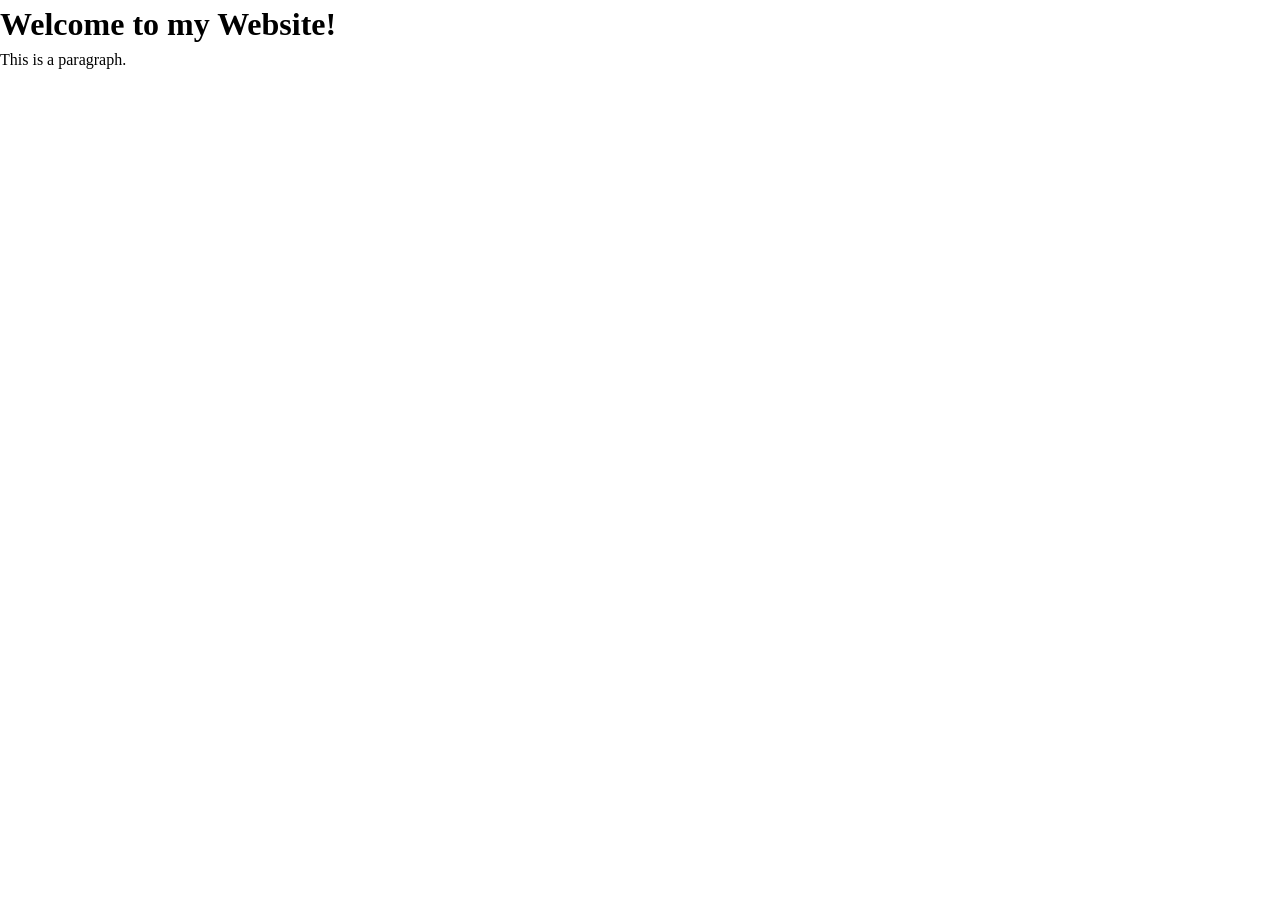
==== index.html @ 29089683 "Initial commit" ====
<!doctype html>
<html lang="en" dir="ltr">
  <head>
    <meta charset="UTF-8" />
    <link rel="icon" href="/favicon.png" />
    <meta name="viewport" content="width=device-width, initial-scale=1.0" />
    <title>My Website</title>
    <link href="/styles/reset.css" rel="stylesheet" />
    <link href="/styles/main.css" rel="stylesheet" />
  </head>
  <body>
    <header>
      <h1>Welcome to my Website!</h1>
    </header>
    <main>
      <p>This is a paragraph.</p>
    </main>

    <script type="module" src="/main.js"></script>
  </body>
</html>
---- styles/main.css ----
/* Your styles go here */
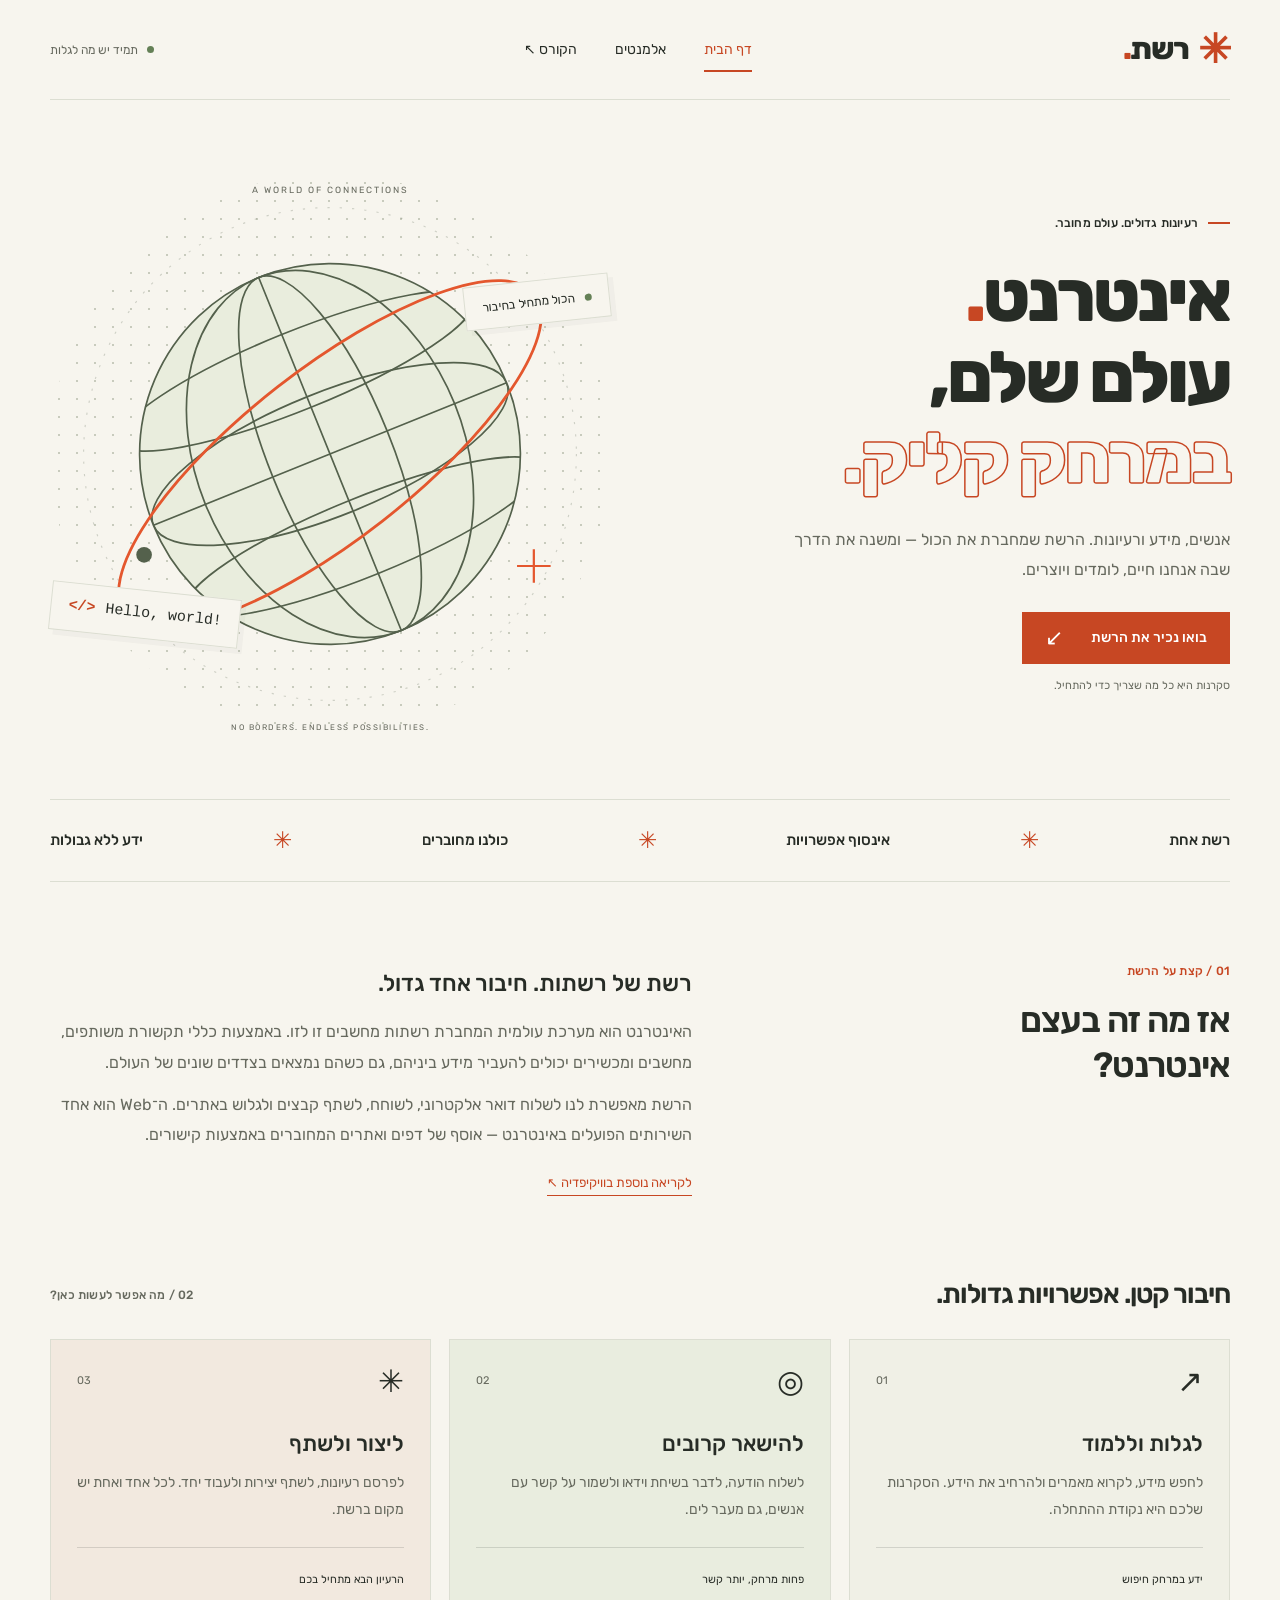
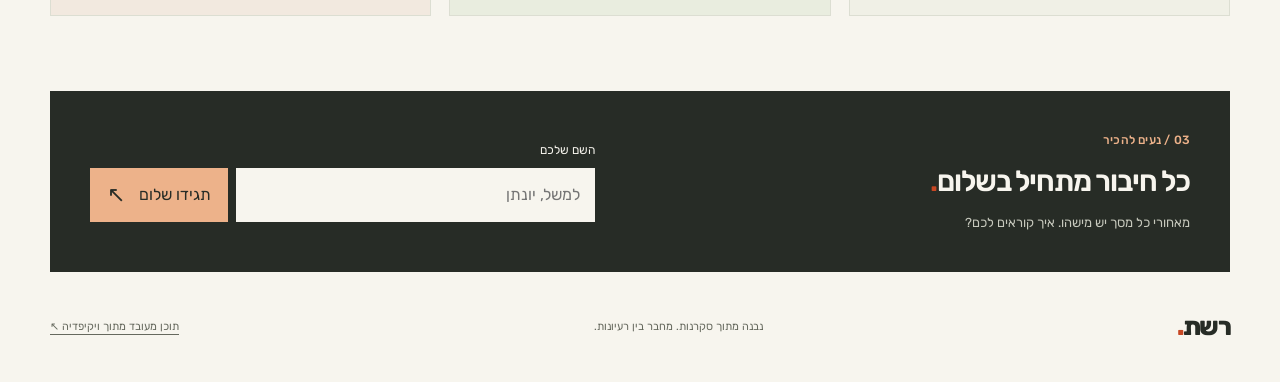
==== commit 3811b0e6: "Recover and complete Part 1 Internet website" ====
--- a/index.html
+++ b/index.html
@@ -1,21 +1,80 @@
 <!doctype html>
-<html lang="en" dir="ltr">
+<html lang="he" dir="rtl">
   <head>
     <meta charset="UTF-8" />
     <link rel="icon" href="/favicon.png" />
     <meta name="viewport" content="width=device-width, initial-scale=1.0" />
-    <title>My Website</title>
+    <meta name="description" content="היכרות עם האינטרנט: הרשת שמחברת בין אנשים, רעיונות ומידע ברחבי העולם." />
+    <title>אינטרנט — עולם של חיבורים</title>
+    <link rel="preconnect" href="https://fonts.googleapis.com" />
+    <link rel="preconnect" href="https://fonts.gstatic.com" crossorigin />
+    <link href="https://fonts.googleapis.com/css2?family=Rubik:wght@400;500;600;700;800&display=swap" rel="stylesheet" />
     <link href="/styles/reset.css" rel="stylesheet" />
     <link href="/styles/main.css" rel="stylesheet" />
   </head>
-  <body>
-    <header>
-      <h1>Welcome to my Website!</h1>
+  <body class="internet-page">
+    <a class="skip-link" href="#main-content">דילוג לתוכן</a>
+    <header class="site-header container">
+      <a class="brand" href="index.html" aria-label="רשת — דף הבית"><span class="brand-mark" aria-hidden="true">✳</span> רשת<span class="orange">.</span></a>
+      <button class="menu-toggle" type="button" aria-controls="main-navigation" aria-expanded="false" aria-label="פתיחת תפריט">
+        <img class="menu-icon" src="/icons/menu.svg" alt="" width="28" height="28" />
+        <img class="close-icon" src="/icons/close.svg" alt="" width="28" height="28" />
+      </button>
+      <nav id="main-navigation" class="main-navigation" aria-label="ניווט ראשי">
+        <a href="index.html" aria-current="page">דף הבית</a>
+        <a href="elements.html">אלמנטים</a>
+        <a href="https://github.com/product-jam-2027/course/">הקורס <span aria-hidden="true">↖</span></a>
+      </nav>
+      <span class="header-note"><span class="status-dot"></span> תמיד יש מה לגלות</span>
     </header>
-    <main>
-      <p>This is a paragraph.</p>
+    <main id="main-content" class="container">
+      <section class="hero" aria-labelledby="hero-title">
+        <div class="hero-copy">
+          <p class="eyebrow"><span></span> רעיונות גדולים. עולם מחובר.</p>
+          <h1 id="hero-title">אינטרנט<span class="orange">.</span><br />עולם שלם,<br /><span class="outline-text">במרחק קליק.</span></h1>
+          <p class="hero-description">אנשים, מידע ורעיונות. הרשת שמחברת את הכול — ומשנה את הדרך שבה אנחנו חיים, לומדים ויוצרים.</p>
+          <a class="button primary-button" href="#about">בואו נכיר את הרשת <span aria-hidden="true">↙</span></a>
+          <p class="hero-footnote">סקרנות היא כל מה שצריך כדי להתחיל.</p>
+        </div>
+        <div class="hero-art" role="img" aria-label="איור של כדור הארץ עם מסלולי חיבור סביבו">
+          <span class="art-label" lang="en" dir="ltr">A WORLD OF CONNECTIONS</span>
+          <svg class="globe" viewBox="0 0 500 500" fill="none" aria-hidden="true">
+            <defs><clipPath id="globe-clip"><circle cx="250" cy="250" r="170" /></clipPath></defs>
+            <circle cx="250" cy="250" r="220" stroke="currentColor" stroke-dasharray="2 9" opacity=".25" />
+            <g transform="rotate(-22 250 250)" stroke="currentColor" stroke-width="1.5">
+              <circle cx="250" cy="250" r="170" fill="#e9eddd" />
+              <ellipse cx="250" cy="250" rx="120" ry="170" /><ellipse cx="250" cy="250" rx="55" ry="170" />
+              <path d="M250 80V420M80 250H420" />
+              <g clip-path="url(#globe-clip)"><ellipse cx="250" cy="170" rx="170" ry="35" /><ellipse cx="250" cy="250" rx="170" ry="55" /><ellipse cx="250" cy="330" rx="170" ry="35" /></g>
+              <ellipse cx="250" cy="250" rx="232" ry="76" stroke="#e4572e" stroke-width="2.5" transform="rotate(-16 250 250)" />
+            </g>
+            <circle cx="403" cy="120" r="10" fill="#e4572e" /><circle cx="84" cy="340" r="7" fill="currentColor" />
+            <path d="M432 335V365M417 350H447" stroke="#e4572e" stroke-width="2" />
+          </svg>
+          <span class="floating-label label-top"><span class="status-dot"></span> הכול מתחיל בחיבור</span>
+          <span class="floating-label label-bottom" dir="ltr"><span class="code-symbol">&lt;/&gt;</span> Hello, world!</span>
+          <span class="art-coordinate" lang="en" dir="ltr">NO BORDERS. ENDLESS POSSIBILITIES.</span>
+        </div>
+      </section>
+      <div class="topic-strip" aria-label="נושאי העמוד"><span>רשת אחת</span><span aria-hidden="true">✳</span><span>אינסוף אפשרויות</span><span aria-hidden="true">✳</span><span>כולנו מחוברים</span><span aria-hidden="true">✳</span><span>ידע ללא גבולות</span></div>
+      <section id="about" class="about-section" aria-labelledby="about-title">
+        <div class="section-heading"><p class="eyebrow">01 / קצת על הרשת</p><h2 id="about-title">אז מה זה בעצם<br />אינטרנט?</h2></div>
+        <div class="about-copy"><p class="lead">רשת של רשתות. חיבור אחד גדול.</p><p>האינטרנט הוא מערכת עולמית המחברת רשתות מחשבים זו לזו. באמצעות כללי תקשורת משותפים, מחשבים ומכשירים יכולים להעביר מידע ביניהם, גם כשהם נמצאים בצדדים שונים של העולם.</p><p>הרשת מאפשרת לנו לשלוח דואר אלקטרוני, לשוחח, לשתף קבצים ולגלוש באתרים. ה־Web הוא אחד השירותים הפועלים באינטרנט — אוסף של דפים ואתרים המחוברים באמצעות קישורים.</p><a class="text-link" href="https://he.wikipedia.org/wiki/אינטרנט">לקריאה נוספת בוויקיפדיה <span aria-hidden="true">↖</span></a></div>
+      </section>
+      <section class="possibilities" aria-labelledby="possibilities-title">
+        <div class="section-top"><h2 id="possibilities-title">חיבור קטן. אפשרויות גדולות.</h2><span class="eyebrow">02 / מה אפשר לעשות כאן?</span></div>
+        <div class="cards">
+          <article class="info-card"><div class="card-top"><span class="card-icon" aria-hidden="true">↗</span><span class="card-number">01</span></div><h3>לגלות וללמוד</h3><p>לחפש מידע, לקרוא מאמרים ולהרחיב את הידע. הסקרנות שלכם היא נקודת ההתחלה.</p><span class="card-tag">ידע במרחק חיפוש</span></article>
+          <article class="info-card"><div class="card-top"><span class="card-icon" aria-hidden="true">◎</span><span class="card-number">02</span></div><h3>להישאר קרובים</h3><p>לשלוח הודעה, לדבר בשיחת וידאו ולשמור על קשר עם אנשים, גם מעבר לים.</p><span class="card-tag">פחות מרחק, יותר קשר</span></article>
+          <article class="info-card"><div class="card-top"><span class="card-icon" aria-hidden="true">✳</span><span class="card-number">03</span></div><h3>ליצור ולשתף</h3><p>לפרסם רעיונות, לשתף יצירות ולעבוד יחד. לכל אחד ואחת יש מקום ברשת.</p><span class="card-tag">הרעיון הבא מתחיל בכם</span></article>
+        </div>
+      </section>
+      <section class="greeting-section" aria-labelledby="greeting-title">
+        <div><p class="eyebrow">03 / נעים להכיר</p><h2 id="greeting-title">כל חיבור מתחיל בשלום<span class="orange">.</span></h2><p>מאחורי כל מסך יש מישהו. איך קוראים לכם?</p></div>
+        <form id="greeting-form"><label for="visitor-name">השם שלכם</label><div class="input-row"><input id="visitor-name" name="name" type="text" autocomplete="given-name" placeholder="למשל, יונתן" maxlength="80" required /><button class="button" type="submit">תגידו שלום <span aria-hidden="true">↖</span></button></div></form>
+      </section>
     </main>
-
+    <footer class="site-footer container"><a class="brand" href="index.html">רשת<span class="orange">.</span></a><p>נבנה מתוך סקרנות. מחבר בין רעיונות.</p><a href="https://he.wikipedia.org/wiki/אינטרנט">תוכן מעובד מתוך ויקיפדיה ↖</a></footer>
     <script type="module" src="/main.js"></script>
   </body>
 </html>
--- a/styles/main.css
+++ b/styles/main.css
@@ -1 +1,141 @@
-/* Your styles go here */
+/* Scope styles to the home page to preserve the elements example. */
+.internet-page {
+  --paper: #f7f5ee;
+  --ink: #272c26;
+  --muted: #66695e;
+  --orange: #c74723;
+  --line: #dcded2;
+  background: var(--paper);
+  color: var(--ink);
+  font-family: "Rubik", sans-serif;
+  font-size: 16px;
+}
+.internet-page a { color: inherit; text-decoration: none; }
+.internet-page button, .internet-page input { font: inherit; }
+.internet-page a:focus-visible, .internet-page button:focus-visible, .internet-page input:focus-visible { outline: 3px solid var(--orange); outline-offset: 5px; }
+.container { width: min(1180px, calc(100% - 80px)); margin-inline: auto; }
+.skip-link { position: fixed; top: -100px; right: 20px; padding: 12px 20px; background: white; z-index: 20; }
+.skip-link:focus { top: 12px; }
+.site-header { min-height: 100px; display: flex; align-items: center; justify-content: space-between; border-bottom: 1px solid var(--line); position: relative; z-index: 5; }
+.brand { display: inline-flex; align-items: center; font-size: 30px; font-weight: 800; letter-spacing: -1.5px; }
+.brand-mark { color: var(--orange); font-size: 40px; margin-inline-end: 9px; line-height: 1; }
+.orange { color: var(--orange); }
+.main-navigation { display: flex; gap: 38px; align-items: center; font-size: 14px; }
+.main-navigation a { padding-block: 10px; transition: color .2s; }
+.main-navigation a:hover, .main-navigation a[aria-current] { color: var(--orange); }
+.main-navigation a[aria-current] { box-shadow: 0 2px var(--orange); }
+.header-note { display: flex; gap: 9px; align-items: center; color: var(--muted); font-size: 12px; }
+.status-dot { display: inline-block; width: 7px; height: 7px; background: #648056; border-radius: 50%; flex-shrink: 0; }
+.menu-toggle { display: none; }
+.hero { display: grid; grid-template-columns: 1.05fr 1fr; gap: 32px; align-items: center; padding-block: 74px 65px; }
+.eyebrow { font-size: 12px; font-weight: 500; letter-spacing: .2px; }
+.hero .eyebrow { display: flex; align-items: center; gap: 10px; margin-bottom: 24px; }
+.hero .eyebrow span { width: 22px; height: 2px; background: var(--orange); }
+.hero h1 { font-size: clamp(52px, 5.6vw, 78px); line-height: 1.13; letter-spacing: -3px; font-weight: 800; }
+.outline-text { color: var(--orange); }
+@supports (-webkit-text-stroke: 1px black) { .outline-text { color: transparent; -webkit-text-stroke: 1.5px var(--orange); } }
+.hero-description { color: var(--muted); line-height: 1.9; margin-block: 26px; font-size: 16px; max-width: 440px; }
+.button { display: inline-flex; justify-content: center; align-items: center; gap: 28px; border: 0; padding: 15px 23px; cursor: pointer; font-weight: 500; font-size: 14px; transition: background .2s, transform .2s; }
+.internet-page .primary-button { color: white; background: var(--orange); }
+.primary-button:hover { background: #a7391b; transform: translateY(-2px); }
+.button span { font-size: 22px; line-height: 1; }
+.hero-footnote { margin-top: 14px; font-size: 11px; color: var(--muted); }
+.hero-art { position: relative; min-width: 0; aspect-ratio: 1; display: grid; place-items: center; background-image: radial-gradient(#c8cbbd 1px, transparent 1px); background-size: 18px 18px; border-radius: 50%; }
+.globe { width: 100%; color: #54614c; }
+.art-label, .art-coordinate { position: absolute; font-size: 9px; letter-spacing: 2px; color: var(--muted); }
+.art-label { top: 10px; }
+.art-coordinate { bottom: 0; font-size: 8px; letter-spacing: 1.5px; }
+.floating-label { position: absolute; display: flex; align-items: center; gap: 10px; background: var(--paper); border: 1px solid var(--line); padding: 12px 17px; font-size: 12px; box-shadow: 5px 5px 0 #272c2608; transform: rotate(-6deg); }
+.label-top { top: 19%; right: 0; }
+.label-bottom { bottom: 17%; left: 0; transform: rotate(6deg); font-family: monospace; font-size: 15px; }
+.code-symbol { color: var(--orange); font-weight: bold; }
+.topic-strip { border-block: 1px solid var(--line); display: flex; justify-content: space-between; gap: 15px; align-items: center; padding-block: 23px; font-size: 15px; font-weight: 500; }
+.topic-strip span:nth-child(even) { color: var(--orange); font-size: 23px; }
+.about-section { display: grid; grid-template-columns: 1fr 1.4fr; gap: 80px; padding-block: 80px; scroll-margin-top: 30px; }
+.section-heading .eyebrow { color: var(--orange); margin-bottom: 18px; }
+.internet-page h2 { font-weight: 600; font-size: 35px; line-height: 1.3; letter-spacing: -1px; }
+.about-copy { color: var(--muted); line-height: 1.9; }
+.about-copy .lead { font-size: 23px; color: var(--ink); font-weight: 500; margin-bottom: 12px; }
+.about-copy p + p { margin-top: 12px; }
+.internet-page .text-link { display: inline-block; color: var(--orange); font-size: 13px; margin-top: 20px; border-bottom: 1px solid var(--orange); }
+.possibilities { padding-block: 0 75px; }
+.section-top { display: flex; align-items: center; justify-content: space-between; gap: 20px; margin-bottom: 27px; }
+.section-top h2 { font-size: 27px; }
+.section-top .eyebrow { color: var(--muted); }
+.cards { display: grid; grid-template-columns: repeat(3, 1fr); gap: 18px; }
+.info-card { border: 1px solid var(--line); padding: 26px; background: #f0f0e6; }
+.info-card:nth-child(2) { background: #e9eddf; }
+.info-card:nth-child(3) { background: #f2e9df; }
+.card-top { display: flex; align-items: center; justify-content: space-between; margin-bottom: 30px; }
+.card-icon { font-size: 31px; line-height: 1; }
+.card-number { font-size: 11px; color: var(--muted); }
+.info-card h3 { font-size: 22px; font-weight: 500; margin-bottom: 10px; }
+.info-card p { color: var(--muted); font-size: 14px; line-height: 1.9; }
+.card-tag { display: block; font-size: 11px; padding-top: 24px; margin-top: 24px; border-top: 1px solid #272c2626; }
+.greeting-section { background: var(--ink); color: var(--paper); padding: 40px; display: grid; grid-template-columns: 1.1fr 1fr; gap: 40px; align-items: center; }
+.greeting-section .eyebrow { color: #edb28a; margin-bottom: 14px; }
+.greeting-section h2 { font-size: 29px; }
+.greeting-section p:last-child { color: #c7c9bd; font-size: 13px; margin-top: 12px; }
+#greeting-form { min-width: 0; }
+#greeting-form label { display: block; font-size: 12px; margin-bottom: 9px; }
+.input-row { display: flex; gap: 8px; }
+.input-row input { width: 100%; min-width: 0; background: #f7f5ee; border: 1px solid transparent; border-radius: 0; padding: 14px; color: var(--ink); font-size: 16px; }
+.input-row .button { background: #edb28a; color: var(--ink); white-space: nowrap; gap: 14px; padding-inline: 17px; }
+.input-row .button:hover { background: #f5c6a6; }
+.site-footer { padding-block: 36px; display: flex; align-items: center; justify-content: space-between; gap: 20px; }
+.site-footer .brand { font-size: 25px; }
+.site-footer p, .site-footer > a:last-child { color: var(--muted); font-size: 11px; }
+.site-footer > a:last-child { text-decoration: underline; text-underline-offset: 4px; }
+
+@media (max-width: 1000px) {
+  .container { width: calc(100% - 48px); }
+  .hero { gap: 16px; padding-block: 55px; }
+  .hero h1 { font-size: 60px; }
+  .header-note { display: none; }
+  .hero-description { font-size: 14px; }
+  .about-section { gap: 40px; }
+  .greeting-section { grid-template-columns: 1fr; gap: 25px; }
+  .info-card { padding: 22px; }
+}
+@media (max-width: 700px) {
+  .container { width: calc(100% - 40px); }
+  .site-header { min-height: 78px; }
+  .brand { font-size: 27px; }
+  .brand-mark { font-size: 34px; }
+  .menu-toggle { display: grid; place-items: center; width: 44px; height: 44px; border: 1px solid var(--line); background: transparent; cursor: pointer; }
+  .close-icon, .menu-open .menu-icon { display: none; }
+  .menu-open .close-icon { display: block; }
+  .main-navigation { position: absolute; top: 100%; inset-inline: -20px; display: flex; flex-direction: column; align-items: stretch; gap: 0; background: var(--paper); padding: 14px 20px 24px; border-bottom: 1px solid var(--line); box-shadow: 0 18px 25px #272c2610; opacity: 0; visibility: hidden; transform: translateY(-8px); transition: opacity .22s, transform .22s, visibility .22s; }
+  .menu-open .main-navigation { opacity: 1; visibility: visible; transform: translateY(0); }
+  .main-navigation a { padding: 16px 12px; font-size: 18px; }
+  .main-navigation a[aria-current] { box-shadow: none; background: #eeece2; }
+  .hero { grid-template-columns: 1fr; gap: 38px; padding-block: 43px 36px; }
+  .hero h1 { font-size: clamp(46px, 10vw, 66px); letter-spacing: -2px; }
+  .hero .eyebrow { font-size: 11px; margin-bottom: 22px; }
+  .hero-description { font-size: 15px; margin-block: 22px; }
+  .hero-art { width: min(100%, 420px); justify-self: center; }
+  .art-label { font-size: 8px; }
+  .floating-label { font-size: 11px; padding: 10px 12px; }
+  .label-bottom { font-size: 13px; }
+  .topic-strip { flex-wrap: wrap; justify-content: center; gap: 10px 18px; font-size: 12px; padding-block: 17px; }
+  .topic-strip span:last-child, .topic-strip span:nth-last-child(2) { display: none; }
+  .about-section { grid-template-columns: 1fr; gap: 25px; padding-block: 46px; }
+  .internet-page h2 { font-size: 30px; }
+  .section-heading h2 br { display: none; }
+  .about-copy { font-size: 15px; }
+  .about-copy .lead { font-size: 21px; }
+  .section-top { flex-direction: column-reverse; align-items: flex-start; gap: 12px; }
+  .section-top h2 { font-size: 25px; }
+  .cards { grid-template-columns: 1fr; gap: 14px; }
+  .card-top { margin-bottom: 20px; }
+  .possibilities { padding-bottom: 42px; }
+  .greeting-section { padding: 28px 22px; gap: 24px; }
+  .greeting-section h2 { font-size: 27px; }
+  .input-row { flex-direction: column; gap: 10px; }
+  .input-row .button { justify-content: space-between; }
+  .site-footer { flex-wrap: wrap; justify-content: flex-start; padding-block: 28px; gap: 12px 20px; }
+  .site-footer > a:last-child { flex-basis: 100%; }
+}
+@media (prefers-reduced-motion: reduce) {
+  .internet-page *, .internet-page *::before, .internet-page *::after { transition: none !important; }
+}
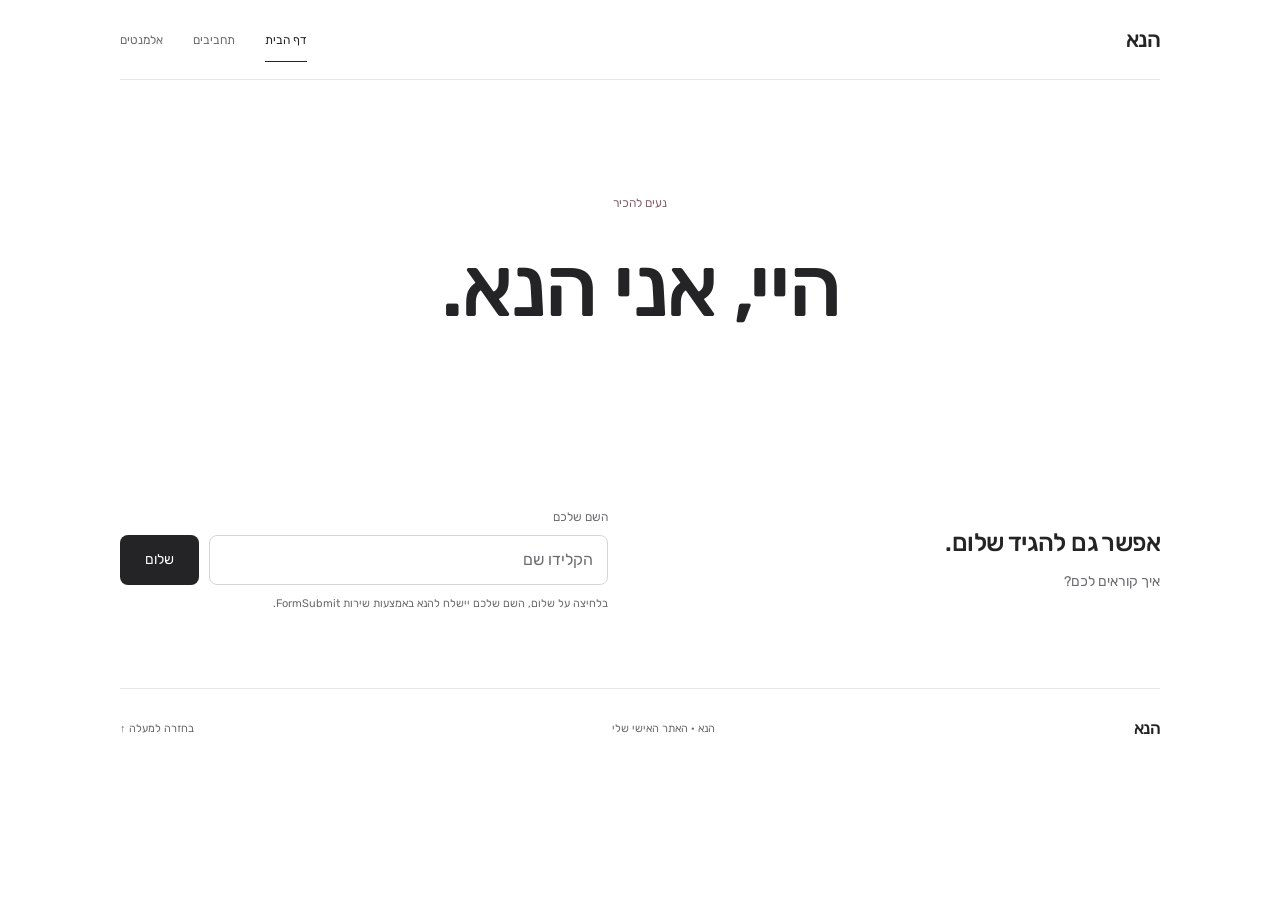
==== commit f32a3b70: "Complete personal website" ====
--- a/index.html
+++ b/index.html
@@ -2,79 +2,63 @@
 <html lang="he" dir="rtl">
   <head>
     <meta charset="UTF-8" />
+    <meta name="viewport" content="width=device-width, initial-scale=1.0" />
+    <meta name="description" content="האתר האישי של הנא — קצת עליי, על הלימודים שלי ועל התחביבים שלי." />
+    <title>הנא — דף הבית</title>
     <link rel="icon" href="/favicon.png" />
-    <meta name="viewport" content="width=device-width, initial-scale=1.0" />
-    <meta name="description" content="היכרות עם האינטרנט: הרשת שמחברת בין אנשים, רעיונות ומידע ברחבי העולם." />
-    <title>אינטרנט — עולם של חיבורים</title>
     <link rel="preconnect" href="https://fonts.googleapis.com" />
     <link rel="preconnect" href="https://fonts.gstatic.com" crossorigin />
-    <link href="https://fonts.googleapis.com/css2?family=Rubik:wght@400;500;600;700;800&display=swap" rel="stylesheet" />
+    <link href="https://fonts.googleapis.com/css2?family=Rubik:wght@400;500;600&display=swap" rel="stylesheet" />
     <link href="/styles/reset.css" rel="stylesheet" />
     <link href="/styles/main.css" rel="stylesheet" />
   </head>
-  <body class="internet-page">
-    <a class="skip-link" href="#main-content">דילוג לתוכן</a>
+  <body id="top">
+    <a class="skip-link" href="#main-content">
+      דילוג לתוכן
+    </a>
     <header class="site-header container">
-      <a class="brand" href="index.html" aria-label="רשת — דף הבית"><span class="brand-mark" aria-hidden="true">✳</span> רשת<span class="orange">.</span></a>
+      <a class="brand" href="index.html" aria-label="הנא — דף הבית">הנא</a>
       <button class="menu-toggle" type="button" aria-controls="main-navigation" aria-expanded="false" aria-label="פתיחת תפריט">
         <img class="menu-icon" src="/icons/menu.svg" alt="" width="28" height="28" />
         <img class="close-icon" src="/icons/close.svg" alt="" width="28" height="28" />
       </button>
       <nav id="main-navigation" class="main-navigation" aria-label="ניווט ראשי">
         <a href="index.html" aria-current="page">דף הבית</a>
+        <a href="hobbies.html">תחביבים</a>
         <a href="elements.html">אלמנטים</a>
-        <a href="https://github.com/product-jam-2027/course/">הקורס <span aria-hidden="true">↖</span></a>
       </nav>
-      <span class="header-note"><span class="status-dot"></span> תמיד יש מה לגלות</span>
     </header>
     <main id="main-content" class="container">
-      <section class="hero" aria-labelledby="hero-title">
-        <div class="hero-copy">
-          <p class="eyebrow"><span></span> רעיונות גדולים. עולם מחובר.</p>
-          <h1 id="hero-title">אינטרנט<span class="orange">.</span><br />עולם שלם,<br /><span class="outline-text">במרחק קליק.</span></h1>
-          <p class="hero-description">אנשים, מידע ורעיונות. הרשת שמחברת את הכול — ומשנה את הדרך שבה אנחנו חיים, לומדים ויוצרים.</p>
-          <a class="button primary-button" href="#about">בואו נכיר את הרשת <span aria-hidden="true">↙</span></a>
-          <p class="hero-footnote">סקרנות היא כל מה שצריך כדי להתחיל.</p>
+      <section class="hero" aria-labelledby="home-title">
+        <p class="eyebrow">נעים להכיר</p>
+        <h1 id="home-title">היי, אני הנא.</h1>
+      </section>
+
+      <section class="greeting-section" aria-labelledby="greeting-title">
+        <div>
+          <h2 id="greeting-title">אפשר גם להגיד שלום.</h2>
+          <p>איך קוראים לכם?</p>
         </div>
-        <div class="hero-art" role="img" aria-label="איור של כדור הארץ עם מסלולי חיבור סביבו">
-          <span class="art-label" lang="en" dir="ltr">A WORLD OF CONNECTIONS</span>
-          <svg class="globe" viewBox="0 0 500 500" fill="none" aria-hidden="true">
-            <defs><clipPath id="globe-clip"><circle cx="250" cy="250" r="170" /></clipPath></defs>
-            <circle cx="250" cy="250" r="220" stroke="currentColor" stroke-dasharray="2 9" opacity=".25" />
-            <g transform="rotate(-22 250 250)" stroke="currentColor" stroke-width="1.5">
-              <circle cx="250" cy="250" r="170" fill="#e9eddd" />
-              <ellipse cx="250" cy="250" rx="120" ry="170" /><ellipse cx="250" cy="250" rx="55" ry="170" />
-              <path d="M250 80V420M80 250H420" />
-              <g clip-path="url(#globe-clip)"><ellipse cx="250" cy="170" rx="170" ry="35" /><ellipse cx="250" cy="250" rx="170" ry="55" /><ellipse cx="250" cy="330" rx="170" ry="35" /></g>
-              <ellipse cx="250" cy="250" rx="232" ry="76" stroke="#e4572e" stroke-width="2.5" transform="rotate(-16 250 250)" />
-            </g>
-            <circle cx="403" cy="120" r="10" fill="#e4572e" /><circle cx="84" cy="340" r="7" fill="currentColor" />
-            <path d="M432 335V365M417 350H447" stroke="#e4572e" stroke-width="2" />
-          </svg>
-          <span class="floating-label label-top"><span class="status-dot"></span> הכול מתחיל בחיבור</span>
-          <span class="floating-label label-bottom" dir="ltr"><span class="code-symbol">&lt;/&gt;</span> Hello, world!</span>
-          <span class="art-coordinate" lang="en" dir="ltr">NO BORDERS. ENDLESS POSSIBILITIES.</span>
-        </div>
-      </section>
-      <div class="topic-strip" aria-label="נושאי העמוד"><span>רשת אחת</span><span aria-hidden="true">✳</span><span>אינסוף אפשרויות</span><span aria-hidden="true">✳</span><span>כולנו מחוברים</span><span aria-hidden="true">✳</span><span>ידע ללא גבולות</span></div>
-      <section id="about" class="about-section" aria-labelledby="about-title">
-        <div class="section-heading"><p class="eyebrow">01 / קצת על הרשת</p><h2 id="about-title">אז מה זה בעצם<br />אינטרנט?</h2></div>
-        <div class="about-copy"><p class="lead">רשת של רשתות. חיבור אחד גדול.</p><p>האינטרנט הוא מערכת עולמית המחברת רשתות מחשבים זו לזו. באמצעות כללי תקשורת משותפים, מחשבים ומכשירים יכולים להעביר מידע ביניהם, גם כשהם נמצאים בצדדים שונים של העולם.</p><p>הרשת מאפשרת לנו לשלוח דואר אלקטרוני, לשוחח, לשתף קבצים ולגלוש באתרים. ה־Web הוא אחד השירותים הפועלים באינטרנט — אוסף של דפים ואתרים המחוברים באמצעות קישורים.</p><a class="text-link" href="https://he.wikipedia.org/wiki/אינטרנט">לקריאה נוספת בוויקיפדיה <span aria-hidden="true">↖</span></a></div>
-      </section>
-      <section class="possibilities" aria-labelledby="possibilities-title">
-        <div class="section-top"><h2 id="possibilities-title">חיבור קטן. אפשרויות גדולות.</h2><span class="eyebrow">02 / מה אפשר לעשות כאן?</span></div>
-        <div class="cards">
-          <article class="info-card"><div class="card-top"><span class="card-icon" aria-hidden="true">↗</span><span class="card-number">01</span></div><h3>לגלות וללמוד</h3><p>לחפש מידע, לקרוא מאמרים ולהרחיב את הידע. הסקרנות שלכם היא נקודת ההתחלה.</p><span class="card-tag">ידע במרחק חיפוש</span></article>
-          <article class="info-card"><div class="card-top"><span class="card-icon" aria-hidden="true">◎</span><span class="card-number">02</span></div><h3>להישאר קרובים</h3><p>לשלוח הודעה, לדבר בשיחת וידאו ולשמור על קשר עם אנשים, גם מעבר לים.</p><span class="card-tag">פחות מרחק, יותר קשר</span></article>
-          <article class="info-card"><div class="card-top"><span class="card-icon" aria-hidden="true">✳</span><span class="card-number">03</span></div><h3>ליצור ולשתף</h3><p>לפרסם רעיונות, לשתף יצירות ולעבוד יחד. לכל אחד ואחת יש מקום ברשת.</p><span class="card-tag">הרעיון הבא מתחיל בכם</span></article>
-        </div>
-      </section>
-      <section class="greeting-section" aria-labelledby="greeting-title">
-        <div><p class="eyebrow">03 / נעים להכיר</p><h2 id="greeting-title">כל חיבור מתחיל בשלום<span class="orange">.</span></h2><p>מאחורי כל מסך יש מישהו. איך קוראים לכם?</p></div>
-        <form id="greeting-form"><label for="visitor-name">השם שלכם</label><div class="input-row"><input id="visitor-name" name="name" type="text" autocomplete="given-name" placeholder="למשל, יונתן" maxlength="80" required /><button class="button" type="submit">תגידו שלום <span aria-hidden="true">↖</span></button></div></form>
+        <form id="greeting-form" action="https://formsubmit.co/hanaa.masarwa@mail.huji.ac.il" method="POST">
+          <label for="visitor-name">השם שלכם</label>
+          <div class="input-row">
+            <input id="visitor-name" name="name" type="text" autocomplete="given-name" placeholder="הקלידו שם" maxlength="80" aria-describedby="greeting-notice" required />
+            <button class="button primary-button" type="submit">שלום</button>
+          </div>
+          <p id="greeting-notice" class="form-note">בלחיצה על שלום, השם שלכם יישלח להנא באמצעות שירות FormSubmit.</p>
+          <p id="greeting-status" class="form-status" role="status" aria-live="polite"></p>
+        </form>
       </section>
     </main>
-    <footer class="site-footer container"><a class="brand" href="index.html">רשת<span class="orange">.</span></a><p>נבנה מתוך סקרנות. מחבר בין רעיונות.</p><a href="https://he.wikipedia.org/wiki/אינטרנט">תוכן מעובד מתוך ויקיפדיה ↖</a></footer>
+    <footer class="site-footer container">
+      <a class="brand" href="index.html">הנא</a>
+      <p>
+        הנא · האתר האישי שלי
+      </p>
+      <a class="back-top" href="#top">
+        בחזרה למעלה ↑
+      </a>
+    </footer>
     <script type="module" src="/main.js"></script>
   </body>
 </html>
--- a/styles/main.css
+++ b/styles/main.css
@@ -1,141 +1,306 @@
-/* Scope styles to the home page to preserve the elements example. */
-.internet-page {
-  --paper: #f7f5ee;
-  --ink: #272c26;
-  --muted: #66695e;
-  --orange: #c74723;
-  --line: #dcded2;
-  background: var(--paper);
-  color: var(--ink);
-  font-family: "Rubik", sans-serif;
+/* Shared colors and layout for the pages. */
+html { scroll-behavior: smooth; }
+:root {
+  --background: #ffffff;
+  --surface: #f6f6f5;
+  --text: #242426;
+  --muted: #6b6b70;
+  --line: #e8e8e9;
+  --accent: #885e70;
+}
+
+body {
+  background: var(--background);
+  color: var(--text);
+  font-family: 'Rubik', -apple-system, BlinkMacSystemFont, sans-serif;
   font-size: 16px;
 }
-.internet-page a { color: inherit; text-decoration: none; }
-.internet-page button, .internet-page input { font: inherit; }
-.internet-page a:focus-visible, .internet-page button:focus-visible, .internet-page input:focus-visible { outline: 3px solid var(--orange); outline-offset: 5px; }
-.container { width: min(1180px, calc(100% - 80px)); margin-inline: auto; }
-.skip-link { position: fixed; top: -100px; right: 20px; padding: 12px 20px; background: white; z-index: 20; }
+
+a { color: inherit; text-decoration: none; }
+button, input { font: inherit; }
+button { cursor: pointer; }
+a, button { -webkit-tap-highlight-color: transparent; }
+a:focus-visible, button:focus-visible, input:focus-visible {
+  outline: 2px solid var(--accent);
+  outline-offset: 5px;
+}
+
+.container { width: min(1040px, calc(100% - 80px)); margin-inline: auto; }
+p { line-height: 1.9; }
+h1, h2 { font-weight: 500; }
+h1 { font-size: clamp(44px, 6vw, 72px); line-height: 1.2; letter-spacing: -2px; }
+h2 { font-size: 27px; line-height: 1.45; letter-spacing: -.6px; }
+
+.skip-link {
+  position: fixed;
+  top: -100px;
+  right: 20px;
+  z-index: 20;
+  padding: 12px 20px;
+  background: white;
+}
 .skip-link:focus { top: 12px; }
-.site-header { min-height: 100px; display: flex; align-items: center; justify-content: space-between; border-bottom: 1px solid var(--line); position: relative; z-index: 5; }
-.brand { display: inline-flex; align-items: center; font-size: 30px; font-weight: 800; letter-spacing: -1.5px; }
-.brand-mark { color: var(--orange); font-size: 40px; margin-inline-end: 9px; line-height: 1; }
-.orange { color: var(--orange); }
-.main-navigation { display: flex; gap: 38px; align-items: center; font-size: 14px; }
-.main-navigation a { padding-block: 10px; transition: color .2s; }
-.main-navigation a:hover, .main-navigation a[aria-current] { color: var(--orange); }
-.main-navigation a[aria-current] { box-shadow: 0 2px var(--orange); }
-.header-note { display: flex; gap: 9px; align-items: center; color: var(--muted); font-size: 12px; }
-.status-dot { display: inline-block; width: 7px; height: 7px; background: #648056; border-radius: 50%; flex-shrink: 0; }
+
+/* The same header and navigation appear on every page. */
+.site-header {
+  display: flex;
+  justify-content: space-between;
+  align-items: center;
+  min-height: 80px;
+  gap: 24px;
+  border-bottom: 1px solid var(--line);
+  position: relative;
+  z-index: 5;
+}
+.brand { font-weight: 500; font-size: 22px; letter-spacing: -.5px; }
+.main-navigation { display: flex; align-items: center; gap: 30px; font-size: 12px; }
+.main-navigation a { color: var(--muted); padding-block: 12px; transition: color .2s; }
+.main-navigation a:hover, .main-navigation a[aria-current] { color: var(--text); }
+.main-navigation a[aria-current] { box-shadow: 0 1px var(--text); }
 .menu-toggle { display: none; }
-.hero { display: grid; grid-template-columns: 1.05fr 1fr; gap: 32px; align-items: center; padding-block: 74px 65px; }
-.eyebrow { font-size: 12px; font-weight: 500; letter-spacing: .2px; }
-.hero .eyebrow { display: flex; align-items: center; gap: 10px; margin-bottom: 24px; }
-.hero .eyebrow span { width: 22px; height: 2px; background: var(--orange); }
-.hero h1 { font-size: clamp(52px, 5.6vw, 78px); line-height: 1.13; letter-spacing: -3px; font-weight: 800; }
-.outline-text { color: var(--orange); }
-@supports (-webkit-text-stroke: 1px black) { .outline-text { color: transparent; -webkit-text-stroke: 1.5px var(--orange); } }
-.hero-description { color: var(--muted); line-height: 1.9; margin-block: 26px; font-size: 16px; max-width: 440px; }
-.button { display: inline-flex; justify-content: center; align-items: center; gap: 28px; border: 0; padding: 15px 23px; cursor: pointer; font-weight: 500; font-size: 14px; transition: background .2s, transform .2s; }
-.internet-page .primary-button { color: white; background: var(--orange); }
-.primary-button:hover { background: #a7391b; transform: translateY(-2px); }
-.button span { font-size: 22px; line-height: 1; }
-.hero-footnote { margin-top: 14px; font-size: 11px; color: var(--muted); }
-.hero-art { position: relative; min-width: 0; aspect-ratio: 1; display: grid; place-items: center; background-image: radial-gradient(#c8cbbd 1px, transparent 1px); background-size: 18px 18px; border-radius: 50%; }
-.globe { width: 100%; color: #54614c; }
-.art-label, .art-coordinate { position: absolute; font-size: 9px; letter-spacing: 2px; color: var(--muted); }
-.art-label { top: 10px; }
-.art-coordinate { bottom: 0; font-size: 8px; letter-spacing: 1.5px; }
-.floating-label { position: absolute; display: flex; align-items: center; gap: 10px; background: var(--paper); border: 1px solid var(--line); padding: 12px 17px; font-size: 12px; box-shadow: 5px 5px 0 #272c2608; transform: rotate(-6deg); }
-.label-top { top: 19%; right: 0; }
-.label-bottom { bottom: 17%; left: 0; transform: rotate(6deg); font-family: monospace; font-size: 15px; }
-.code-symbol { color: var(--orange); font-weight: bold; }
-.topic-strip { border-block: 1px solid var(--line); display: flex; justify-content: space-between; gap: 15px; align-items: center; padding-block: 23px; font-size: 15px; font-weight: 500; }
-.topic-strip span:nth-child(even) { color: var(--orange); font-size: 23px; }
-.about-section { display: grid; grid-template-columns: 1fr 1.4fr; gap: 80px; padding-block: 80px; scroll-margin-top: 30px; }
-.section-heading .eyebrow { color: var(--orange); margin-bottom: 18px; }
-.internet-page h2 { font-weight: 600; font-size: 35px; line-height: 1.3; letter-spacing: -1px; }
-.about-copy { color: var(--muted); line-height: 1.9; }
-.about-copy .lead { font-size: 23px; color: var(--ink); font-weight: 500; margin-bottom: 12px; }
-.about-copy p + p { margin-top: 12px; }
-.internet-page .text-link { display: inline-block; color: var(--orange); font-size: 13px; margin-top: 20px; border-bottom: 1px solid var(--orange); }
-.possibilities { padding-block: 0 75px; }
-.section-top { display: flex; align-items: center; justify-content: space-between; gap: 20px; margin-bottom: 27px; }
-.section-top h2 { font-size: 27px; }
-.section-top .eyebrow { color: var(--muted); }
-.cards { display: grid; grid-template-columns: repeat(3, 1fr); gap: 18px; }
-.info-card { border: 1px solid var(--line); padding: 26px; background: #f0f0e6; }
-.info-card:nth-child(2) { background: #e9eddf; }
-.info-card:nth-child(3) { background: #f2e9df; }
-.card-top { display: flex; align-items: center; justify-content: space-between; margin-bottom: 30px; }
-.card-icon { font-size: 31px; line-height: 1; }
-.card-number { font-size: 11px; color: var(--muted); }
-.info-card h3 { font-size: 22px; font-weight: 500; margin-bottom: 10px; }
-.info-card p { color: var(--muted); font-size: 14px; line-height: 1.9; }
-.card-tag { display: block; font-size: 11px; padding-top: 24px; margin-top: 24px; border-top: 1px solid #272c2626; }
-.greeting-section { background: var(--ink); color: var(--paper); padding: 40px; display: grid; grid-template-columns: 1.1fr 1fr; gap: 40px; align-items: center; }
-.greeting-section .eyebrow { color: #edb28a; margin-bottom: 14px; }
-.greeting-section h2 { font-size: 29px; }
-.greeting-section p:last-child { color: #c7c9bd; font-size: 13px; margin-top: 12px; }
+
+/* A short introduction with whitespace instead of decorative artwork. */
+.hero { text-align: center; padding-block: 112px 105px; }
+.eyebrow { color: var(--accent); font-size: 12px; font-weight: 400; margin-bottom: 22px; }
+.hero h1 { font-size: clamp(48px, 7vw, 84px); }
+.hero-subtitle { font-size: clamp(20px, 2.6vw, 27px); color: #535357; margin-top: 24px; }
+.hero-description { max-width: 540px; margin: 21px auto 27px; font-size: 15px; color: var(--muted); }
+.text-link { display: inline-flex; align-items: center; gap: 10px; color: var(--accent); font-size: 14px; transition: color .2s; }
+.text-link:hover { color: #5e3d4b; }
+
+.studies-preview {
+  display: grid;
+  grid-template-columns: 1fr 1fr;
+  gap: 65px;
+  background: var(--surface);
+  padding: 50px 55px;
+  border-radius: 16px;
+}
+.studies-preview .eyebrow { margin-bottom: 14px; }
+.studies-preview h2 { font-size: 31px; }
+.prose { min-width: 0; }
+.prose > p { color: var(--muted); font-size: 15px; }
+.prose > p + p { margin-top: 17px; }
+.prose .text-link { margin-top: 22px; }
+.editable-note { color: var(--muted); font-size: 13px; line-height: 1.9; }
+.prose > .editable-note { font-size: 13px; }
+
+/* The assignment's greeting form stays small and unobtrusive. */
+.greeting-section {
+  display: grid;
+  grid-template-columns: 1fr 1fr;
+  gap: 65px;
+  align-items: center;
+  padding: 65px 0 75px;
+}
+.greeting-section h2 { font-size: 25px; }
+.greeting-section p { margin-top: 8px; font-size: 14px; color: var(--muted); }
 #greeting-form { min-width: 0; }
-#greeting-form label { display: block; font-size: 12px; margin-bottom: 9px; }
-.input-row { display: flex; gap: 8px; }
-.input-row input { width: 100%; min-width: 0; background: #f7f5ee; border: 1px solid transparent; border-radius: 0; padding: 14px; color: var(--ink); font-size: 16px; }
-.input-row .button { background: #edb28a; color: var(--ink); white-space: nowrap; gap: 14px; padding-inline: 17px; }
-.input-row .button:hover { background: #f5c6a6; }
-.site-footer { padding-block: 36px; display: flex; align-items: center; justify-content: space-between; gap: 20px; }
-.site-footer .brand { font-size: 25px; }
-.site-footer p, .site-footer > a:last-child { color: var(--muted); font-size: 11px; }
-.site-footer > a:last-child { text-decoration: underline; text-underline-offset: 4px; }
-
-@media (max-width: 1000px) {
+#greeting-form label { display: block; font-size: 12px; color: var(--muted); margin-bottom: 9px; }
+.input-row { display: flex; gap: 10px; }
+.input-row input {
+  min-width: 0;
+  width: 100%;
+  padding: 12px 14px;
+  border: 1px solid #d5d5d8;
+  border-radius: 8px;
+  background: white;
+  color: var(--text);
+  font-size: 16px;
+}
+.input-row input::placeholder { color: var(--muted); }
+.button { border: 0; border-radius: 8px; padding: 12px 25px; font-size: 14px; transition: background .2s; }
+.primary-button { background: var(--text); color: white; }
+.primary-button:hover { background: #454549; }
+.primary-button:disabled { opacity: .6; cursor: wait; }
+#greeting-form .form-note { font-size: 11px; line-height: 1.7; margin-top: 10px; color: var(--muted); }
+#greeting-form .form-status { font-size: 12px; margin-top: 8px; color: var(--muted); }
+#greeting-form .form-status:empty { display: none; }
+#greeting-form .form-status.is-error { color: #9e3838; }
+
+.site-footer {
+  display: flex;
+  justify-content: space-between;
+  align-items: center;
+  gap: 20px;
+  border-top: 1px solid var(--line);
+  padding-block: 27px;
+}
+.site-footer .brand { font-size: 17px; }
+.site-footer p, .back-top { font-size: 11px; color: var(--muted); }
+.back-top:hover { color: var(--text); }
+
+/* Interior pages use a simple label-and-text layout. */
+.page-intro { padding-block: 85px 70px; max-width: 730px; }
+.page-intro h1 { font-size: clamp(40px, 5.5vw, 62px); }
+.page-intro > p:last-child { font-size: 17px; color: var(--muted); margin-top: 24px; }
+.content-row {
+  display: grid;
+  grid-template-columns: 1fr 2fr;
+  gap: 65px;
+  padding-block: 43px;
+  border-top: 1px solid var(--line);
+  scroll-margin-top: 25px;
+}
+.content-row:last-child { padding-bottom: 80px; }
+.content-row h2 { font-size: 23px; }
+.personal-details { margin-top: 28px; }
+.personal-details > div { padding-block: 15px; border-top: 1px solid var(--line); }
+.personal-details dt { font-size: 13px; margin-bottom: 5px; }
+.personal-details dd { margin-inline-start: 0; }
+.hobby-feature { padding: 50px 55px; border-radius: 16px; background: var(--surface); margin-bottom: 50px; }
+.hobby-feature .eyebrow { margin-bottom: 15px; }
+.hobby-feature h2 { font-size: clamp(30px, 4vw, 44px); }
+.hobby-feature > p:not(.eyebrow) { max-width: 640px; color: var(--muted); margin-top: 20px; }
+.hobby-feature > .editable-note { font-size: 13px; }
+
+@media (max-width: 900px) {
   .container { width: calc(100% - 48px); }
-  .hero { gap: 16px; padding-block: 55px; }
-  .hero h1 { font-size: 60px; }
-  .header-note { display: none; }
-  .hero-description { font-size: 14px; }
-  .about-section { gap: 40px; }
-  .greeting-section { grid-template-columns: 1fr; gap: 25px; }
-  .info-card { padding: 22px; }
-}
+  .studies-preview { gap: 35px; padding: 40px; }
+  .greeting-section, .content-row { gap: 35px; }
+}
+
 @media (max-width: 700px) {
   .container { width: calc(100% - 40px); }
-  .site-header { min-height: 78px; }
-  .brand { font-size: 27px; }
-  .brand-mark { font-size: 34px; }
-  .menu-toggle { display: grid; place-items: center; width: 44px; height: 44px; border: 1px solid var(--line); background: transparent; cursor: pointer; }
+  .site-header { min-height: 72px; }
+  .brand { font-size: 21px; }
+  .menu-toggle {
+    display: grid;
+    place-items: center;
+    width: 44px;
+    height: 44px;
+    padding: 0;
+    border: 0;
+    background: transparent;
+  }
   .close-icon, .menu-open .menu-icon { display: none; }
   .menu-open .close-icon { display: block; }
-  .main-navigation { position: absolute; top: 100%; inset-inline: -20px; display: flex; flex-direction: column; align-items: stretch; gap: 0; background: var(--paper); padding: 14px 20px 24px; border-bottom: 1px solid var(--line); box-shadow: 0 18px 25px #272c2610; opacity: 0; visibility: hidden; transform: translateY(-8px); transition: opacity .22s, transform .22s, visibility .22s; }
+  /* Hidden menu links cannot receive keyboard focus. */
+  .main-navigation {
+    position: absolute;
+    top: 100%;
+    inset-inline: -20px;
+    flex-direction: column;
+    align-items: stretch;
+    gap: 0;
+    padding: 10px 20px 22px;
+    background: var(--background);
+    border-bottom: 1px solid var(--line);
+    opacity: 0;
+    visibility: hidden;
+    transform: translateY(-8px);
+    transition: opacity .22s, transform .22s, visibility .22s;
+  }
   .menu-open .main-navigation { opacity: 1; visibility: visible; transform: translateY(0); }
-  .main-navigation a { padding: 16px 12px; font-size: 18px; }
-  .main-navigation a[aria-current] { box-shadow: none; background: #eeece2; }
-  .hero { grid-template-columns: 1fr; gap: 38px; padding-block: 43px 36px; }
-  .hero h1 { font-size: clamp(46px, 10vw, 66px); letter-spacing: -2px; }
-  .hero .eyebrow { font-size: 11px; margin-bottom: 22px; }
-  .hero-description { font-size: 15px; margin-block: 22px; }
-  .hero-art { width: min(100%, 420px); justify-self: center; }
-  .art-label { font-size: 8px; }
-  .floating-label { font-size: 11px; padding: 10px 12px; }
-  .label-bottom { font-size: 13px; }
-  .topic-strip { flex-wrap: wrap; justify-content: center; gap: 10px 18px; font-size: 12px; padding-block: 17px; }
-  .topic-strip span:last-child, .topic-strip span:nth-last-child(2) { display: none; }
-  .about-section { grid-template-columns: 1fr; gap: 25px; padding-block: 46px; }
-  .internet-page h2 { font-size: 30px; }
-  .section-heading h2 br { display: none; }
-  .about-copy { font-size: 15px; }
-  .about-copy .lead { font-size: 21px; }
-  .section-top { flex-direction: column-reverse; align-items: flex-start; gap: 12px; }
-  .section-top h2 { font-size: 25px; }
-  .cards { grid-template-columns: 1fr; gap: 14px; }
-  .card-top { margin-bottom: 20px; }
-  .possibilities { padding-bottom: 42px; }
-  .greeting-section { padding: 28px 22px; gap: 24px; }
-  .greeting-section h2 { font-size: 27px; }
-  .input-row { flex-direction: column; gap: 10px; }
-  .input-row .button { justify-content: space-between; }
-  .site-footer { flex-wrap: wrap; justify-content: flex-start; padding-block: 28px; gap: 12px 20px; }
-  .site-footer > a:last-child { flex-basis: 100%; }
-}
+  .main-navigation a { padding: 15px 5px; font-size: 15px; }
+  .main-navigation a[aria-current] { box-shadow: none; color: var(--accent); }
+  .hero { padding-block: 78px 75px; }
+  .hero h1 { font-size: clamp(42px, 11vw, 64px); letter-spacing: -1.5px; }
+  .hero-subtitle { font-size: 20px; margin-top: 20px; }
+  .hero-description { font-size: 14px; margin-block: 20px 26px; }
+  .desktop-break { display: none; }
+  .studies-preview, .greeting-section, .content-row { grid-template-columns: 1fr; gap: 24px; }
+  .studies-preview { padding: 30px 25px; border-radius: 12px; }
+  .studies-preview h2 { font-size: 28px; }
+  .greeting-section { padding-block: 45px 55px; }
+  .greeting-section h2 { font-size: 23px; }
+  .input-row { gap: 8px; }
+  .input-row .button { padding-inline: 21px; }
+  .site-footer { flex-wrap: wrap; gap: 15px; padding-block: 24px; }
+  .site-footer p { flex-basis: calc(100% - 65px); }
+  .back-top { margin-inline-start: auto; }
+  .page-intro { padding-block: 60px 48px; }
+  .page-intro h1 { font-size: clamp(35px, 9vw, 48px); letter-spacing: -1px; }
+  .page-intro > p:last-child { font-size: 15px; margin-top: 20px; }
+  .content-row { padding-block: 30px; gap: 18px; }
+  .content-row:last-child { padding-bottom: 55px; }
+  .content-row h2 { font-size: 22px; }
+  .prose > p { font-size: 14px; }
+  .prose > .editable-note { font-size: 12px; }
+  .hobby-feature { padding: 32px 25px; border-radius: 12px; margin-bottom: 35px; }
+  .hobby-feature h2 { font-size: 31px; }
+  .hobby-feature > p:not(.eyebrow) { font-size: 14px; }
+  .hobby-feature > .editable-note { font-size: 12px; }
+}
+
+/* A quiet, space-focused layout for the hobbies page. */
+.space-intro { max-width: 720px; padding-block: 80px 45px; }
+.space-intro h1 { font-size: clamp(38px, 5.6vw, 64px); }
+.space-intro > p:last-child { max-width: 540px; margin-top: 24px; color: var(--muted); font-size: 16px; }
+.space-art { width: min(100%, 840px); margin: 0 auto; }
+.space-art img { width: 100%; height: auto; aspect-ratio: 21 / 10; object-fit: cover; object-position: 50% 45%; border-radius: 14px; }
+.space-art figcaption { margin-top: 13px; color: var(--muted); font-size: 11px; }
+.space-topics { padding-block: 55px 75px; }
+.space-topics > h2 { font-size: 22px; margin-bottom: 28px; }
+.space-topics-grid { display: grid; grid-template-columns: 1fr; gap: 32px; max-width: 760px; }
+.space-topics-grid article { padding-top: 20px; }
+.space-topics-grid h3 { font-size: 16px; font-weight: 500; margin-bottom: 12px; }
+.space-topics-grid p { font-size: 14px; color: var(--muted); }
+
+@media (max-width: 700px) {
+  .space-intro { padding-block: 55px 32px; }
+  .space-intro > p:last-child { font-size: 14px; margin-top: 20px; }
+  .space-art img { aspect-ratio: 4 / 3; border-radius: 10px; }
+  .space-topics { padding-block: 38px 50px; }
+  .space-topics > h2 { font-size: 20px; margin-bottom: 24px; }
+  .space-topics-grid { grid-template-columns: 1fr; gap: 26px; }
+}
+
+/* The elements page documents the actual styles used on the site. */
+.guide-section { padding-block: 40px 50px; border-top: 1px solid var(--line); }
+.guide-heading { margin-bottom: 30px; }
+.guide-heading h2 { font-size: 25px; margin-bottom: 12px; }
+.guide-heading p { color: var(--muted); font-size: 14px; max-width: 650px; }
+.font-specimen { padding: 35px; border-radius: 12px; background: var(--surface); }
+.font-name { font-size: 48px; font-weight: 500; line-height: 1.2; text-align: right; }
+.alphabet { font-size: clamp(20px, 3vw, 32px); margin-top: 25px; overflow-wrap: anywhere; }
+.font-weights { display: flex; flex-wrap: wrap; gap: 16px 35px; margin-top: 25px; font-size: 14px; }
+.font-weights span { color: var(--muted); margin-inline-start: 8px; }
+.weight-regular { font-weight: 400; }
+.weight-medium { font-weight: 500; }
+.weight-semibold { font-weight: 600; }
+.type-table-wrap { margin-top: 30px; }
+.type-table { width: 100%; border-collapse: collapse; font-size: 14px; text-align: right; }
+.type-table caption { text-align: right; font-size: 12px; color: var(--muted); margin-bottom: 16px; }
+.type-table th, .type-table td { padding: 15px 12px; border-bottom: 1px solid var(--line); }
+.type-table th { font-weight: 500; }
+.type-table thead { color: var(--muted); font-size: 12px; }
+.type-table td { color: var(--muted); }
+.guide-note { color: var(--muted); font-size: 12px; line-height: 1.8; margin-top: 18px; }
+.guide-note code, .color-item code { direction: ltr; unicode-bidi: isolate; display: inline-block; }
+.palette { display: grid; grid-template-columns: repeat(6, minmax(0, 1fr)); gap: 20px; }
+.color-swatch { display: block; height: 90px; border: 1px solid var(--line); border-radius: 9px; margin-bottom: 16px; }
+.swatch-background { background: var(--background); }
+.swatch-surface { background: var(--surface); }
+.swatch-text { background: var(--text); }
+.swatch-muted { background: var(--muted); }
+.swatch-line { background: var(--line); }
+.swatch-accent { background: var(--accent); }
+.color-item h3 { font-size: 13px; font-weight: 400; margin-bottom: 6px; }
+.color-item code { font-size: 12px; color: var(--muted); }
+.component-examples { display: grid; grid-template-columns: 1fr 1fr; gap: 50px; }
+.component-example { min-width: 0; }
+.component-example h3, .component-example label { display: block; font-size: 14px; font-weight: 400; margin-bottom: 18px; }
+.example-actions { display: flex; flex-wrap: wrap; align-items: center; gap: 25px; }
+.layout-specs { max-width: 760px; }
+.layout-specs > div { display: grid; grid-template-columns: 150px 1fr; gap: 25px; margin-top: 22px; }
+.layout-specs dt { font-size: 14px; }
+.layout-specs dd { margin: 0; font-size: 14px; color: var(--muted); line-height: 1.8; }
+
+@media (max-width: 700px) {
+  .guide-section { padding-block: 30px 35px; }
+  .guide-heading h2 { font-size: 22px; }
+  .font-specimen { padding: 25px; }
+  .font-name { font-size: 40px; }
+  .type-table { font-size: 12px; }
+  .type-table th, .type-table td { padding: 13px 6px; }
+  .type-table tbody th { max-width: 125px; }
+  .palette { grid-template-columns: repeat(2, minmax(0, 1fr)); gap: 25px 20px; }
+  .component-examples { grid-template-columns: 1fr; gap: 35px; }
+  .layout-specs > div { grid-template-columns: 1fr; gap: 5px; }
+}
+
 @media (prefers-reduced-motion: reduce) {
-  .internet-page *, .internet-page *::before, .internet-page *::after { transition: none !important; }
-}
+  html { scroll-behavior: auto; }
+  *, *::before, *::after { transition: none !important; }
+}
